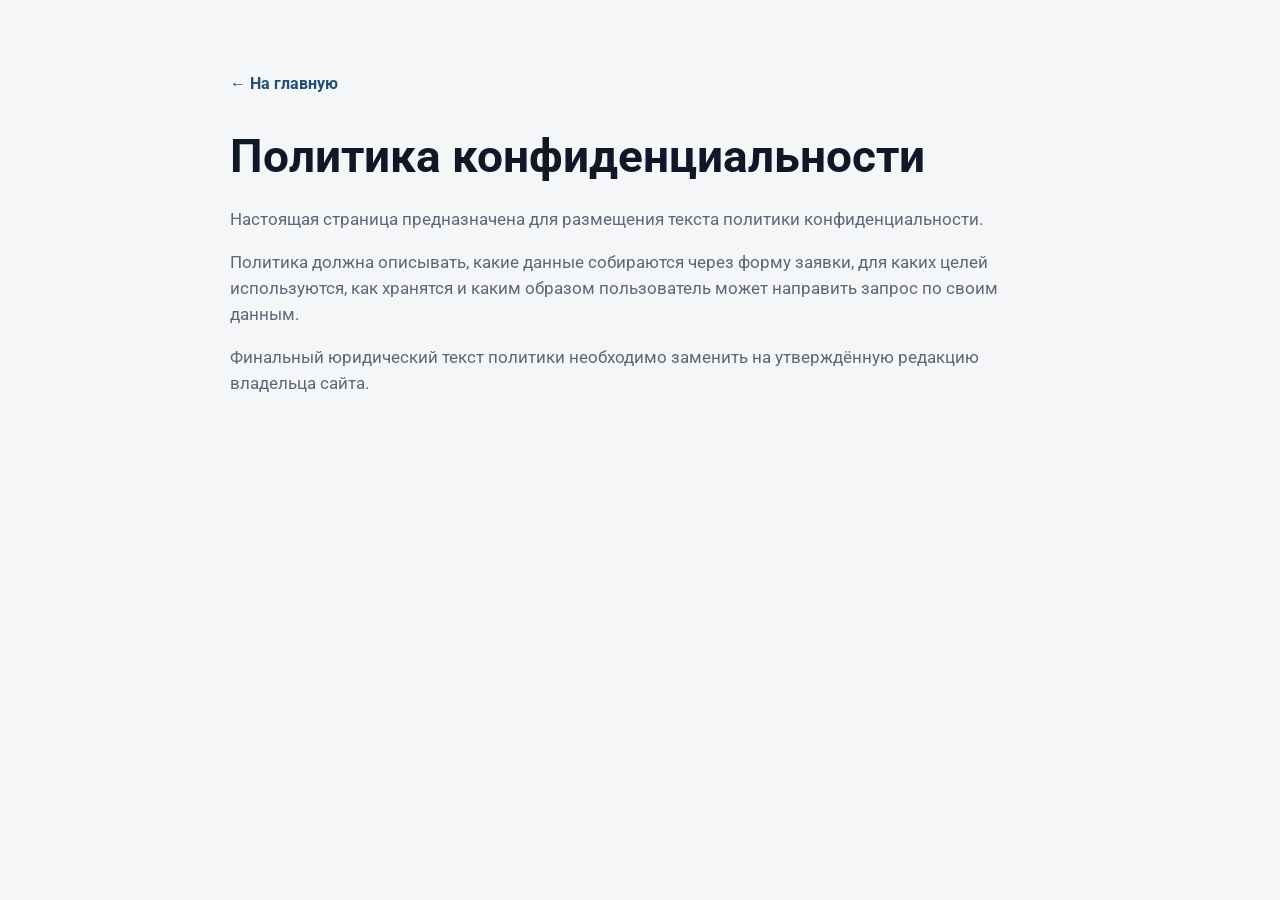
==== privacy-policy.html @ dd8d181f "first added" ====
<!DOCTYPE html>
<html lang="ru">
<head>
  <meta charset="UTF-8" />
  <meta name="viewport" content="width=device-width, initial-scale=1.0" />
  <title>Политика конфиденциальности — ЦПИ</title>
  <link rel="stylesheet" href="./css/style.css">
  <link rel="stylesheet" href="./css/media.css">
</head>
<body>
  <main class="text-page">
    <div class="container text-page__inner">
      <a class="text-page__back" href="./index.html">← На главную</a>
      <h1>Политика конфиденциальности</h1>
      <p>
        Настоящая страница предназначена для размещения текста политики конфиденциальности.
      </p>
      <p>
        Политика должна описывать, какие данные собираются через форму заявки, для каких целей используются,
        как хранятся и каким образом пользователь может направить запрос по своим данным.
      </p>
      <p>
        Финальный юридический текст политики необходимо заменить на утверждённую редакцию владельца сайта.
      </p>
    </div>
  </main>
</body>
</html>
---- css/style.css ----
@import url("https://fonts.googleapis.com/css2?family=Roboto:wght@400;500;700;900&display=swap");

:root {
    --bg: #f5f6f8;
    --paper: #ffffff;
    --text: #101828;
    --muted: #5f6877;
    --line: #d9dee7;
    --dark: #0f172a;
    --blue: #1f4e79;
    --blue-dark: #163a5b;
    --soft: #eef1f5;
    --green: #3b6256;
}

* {
    box-sizing: border-box;
    margin: 0;
    padding: 0;
}

html {
    scroll-behavior: smooth;
    scroll-padding-top: 72px;
}

body {
    font-family: "Roboto", Arial, Helvetica, sans-serif;
    background: var(--bg);
    color: var(--text);
    line-height: 1.55;
}

body.is-locked {
    overflow: hidden;
}

a {
    color: inherit;
    text-decoration: none;
}

img {
    display: block;
    width: 100%;
    height: 100%;
    object-fit: cover;
}

.container {
    width: min(1160px, calc(100% - 40px));
    margin: 0 auto;
}

.header {
    position: fixed;
    top: 0;
    left: 0;
    width: 100%;
    z-index: 20;
    background: rgba(245, 246, 248, 0.92);
    backdrop-filter: blur(14px);
    border-bottom: 1px solid var(--line);
}

main {
    padding-top: 72px;
}

.header__inner {
    min-height: 72px;
    display: flex;
    align-items: center;
    justify-content: space-between;
    gap: 24px;
}

.logo {
    position: relative;
    z-index: 31;
    display: flex;
    align-items: center;
    gap: 12px;
    font-weight: 700;
    letter-spacing: 0;
}

.logo__mark {
    flex: 0 0 68px;
    width: 200px;
    object-fit: contain;
    border-radius: 0;
}

.nav {
    display: flex;
    align-items: center;
    gap: 28px;
    color: var(--muted);
    font-size: 15px;
}

.nav a:hover {
    color: var(--text);
}

.nav__button {
    min-height: 38px;
    padding: 0 16px;
    border: 0;
    border-radius: 7px;
    background: var(--blue);
    color: #fff;
    font: inherit;
    font-weight: 700;
    cursor: pointer;
    transition: 0.2s ease;
}

.nav__button:hover {
    background: var(--blue-dark);
}

.menu-toggle {
    display: none;
    position: relative;
    z-index: 31;
    width: 46px;
    height: 46px;
    border: 0;
    background: transparent;
    cursor: pointer;
}

.menu-toggle span {
    position: absolute;
    left: 8px;
    width: 30px;
    height: 3px;
    border-radius: 999px;
    background: var(--text);
    transition: transform 0.25s ease, opacity 0.2s ease, top 0.25s ease;
}

.menu-toggle span:nth-child(1) {
    top: 13px;
}

.menu-toggle span:nth-child(2) {
    top: 22px;
}

.menu-toggle span:nth-child(3) {
    top: 31px;
}

.menu-toggle.is-open span:nth-child(1) {
    top: 22px;
    transform: rotate(45deg);
}

.menu-toggle.is-open span:nth-child(2) {
    opacity: 0;
}

.menu-toggle.is-open span:nth-child(3) {
    top: 22px;
    transform: rotate(-45deg);
}

.button {
    display: inline-flex;
    align-items: center;
    justify-content: center;
    min-height: 48px;
    padding: 0 24px;
    border: 0;
    border-radius: 7px;
    background: var(--blue);
    color: #fff;
    font-size: 15px;
    font-weight: 700;
    cursor: pointer;
    transition: 0.2s ease;
}

.button:hover {
    background: var(--blue-dark);
}

.button--secondary {
    background: #fff;
    color: var(--text);
    border: 1px solid var(--line);
}

.button--secondary:hover {
    background: var(--soft);
}

.button--compact {
    min-width: 180px;
}

.hero {
    min-height: calc(100vh - 72px);
    display: grid;
    align-items: stretch;
    border-bottom: 1px solid var(--line);
    background:
        linear-gradient(90deg, rgba(15, 23, 42, 0.92) 0%, rgba(15, 23, 42, 0.74) 45%, rgba(15, 23, 42, 0.38) 100%),
        url("../image/headerPhoto.jpg") center / cover no-repeat;
    color: #fff;
}

.hero__grid {
    width: min(1160px, calc(100% - 40px));
    margin: 0 auto;
    display: grid;
    grid-template-columns: 1fr;
    min-height: calc(100vh - 72px);
}

.hero__content {
    display: flex;
    flex-direction: column;
    justify-content: center;
    padding: 80px 0;
}

.hero h1 {
    max-width: 1120px;
    font-size: clamp(34px, 4.2vw, 56px);
    line-height: 1.08;
    letter-spacing: 0;
    margin-bottom: 24px;
}

.hero__text {
    max-width: 760px;
    color: #d3d8e2;
    font-size: 19px;
    margin-bottom: 34px;
}

.hero__actions {
    display: flex;
    align-items: center;
    gap: 14px;
    flex-wrap: wrap;
}

.hero__facts {
    margin-top: 44px;
    display: grid;
    grid-template-columns: repeat(3, 1fr);
    gap: 18px;
    align-items: center;
    max-width: 100%;
    border-top: 1px solid rgba(255, 255, 255, 0.16);
    padding-top: 24px;
}

.hero__fact strong {
    display: block;
    font-size: 22px;
    margin-bottom: 4px;
}

.hero__fact {
    display: flex;
    gap: 16px;
    align-items: center;
}

.hero__fact i {
    flex: 0 0 44px;
    width: 44px;
    color: #d8e8f7;
    font-size: 32px;
    line-height: 1;
    text-align: center;
}

.hero__fact span {
    color: #aeb7c7;
    font-size: 14px;
}

.section {
    padding: 92px 0;
}

.section h2 {
    max-width: 790px;
    font-size: clamp(30px, 4vw, 48px);
    line-height: 1.1;
    letter-spacing: 0;
    margin-bottom: 22px;
}

.section__lead {
    max-width: 820px;
    color: var(--muted);
    font-size: 18px;
    margin-bottom: 42px;
}

.section__head {
    display: flex;
    align-items: flex-start;
    justify-content: space-between;
    gap: 32px;
}

.service {
    display: grid;
    grid-template-columns: minmax(0, 1fr) minmax(380px, 0.82fr);
    gap: 56px;
    align-items: stretch;
}

.service__text {
    display: grid;
    gap: 24px;
}

.service__lead {
    margin-bottom: 0;
}

.service__block {
    padding-top: 0;
}

.service__block p,
.service__block li {
    color: var(--muted);
    font-size: 16px;
}

.service__list {
    list-style: none;
    display: grid;
    gap: 14px;
    padding-bottom: 24px;
    border-bottom: 1px solid var(--line);
}

.service__list li {
    display: flex;
    align-items: flex-start;
    gap: 12px;
}

.service__list i {
    flex: 0 0 22px;
    display: grid;
    place-items: center;
    width: 22px;
    height: 22px;
    margin-top: 1px;
    border-radius: 6px;
    background: var(--blue);
    color: #fff;
    font-size: 11px;
}

.service__summary {
    margin-top: 22px;
    padding: 18px 20px;
    border: 1px solid var(--line);
    border-radius: 8px;
    background: #eef1f5;
    color: var(--text);
    font-weight: 600;
}

.service__image {
    height: 100%;
    min-height: 100%;
    border-radius: 8px;
    overflow: hidden;
    border: 1px solid var(--line);
    background: var(--soft);
}

.service__image picture {
    display: block;
    width: 100%;
    height: 100%;
}

.benefits {
    background: #fff;
    border-top: 1px solid var(--line);
}

.benefits__grid {
    display: grid;
    grid-template-columns: repeat(3, 1fr);
    gap: 18px;
}

.benefits__actions {
    margin-top: 28px;
}

.benefit {
    min-height: 200px;
    padding: 22px;
    border: 1px solid var(--line);
    border-radius: 8px;
    background: #fbfcfe;
}

.benefit__number {
    display: inline-block;
    color: #9aa4b2;
    font-size: 28px;
    font-weight: 800;
    line-height: 1;
    margin-bottom: 16px;
}

.benefit h3 {
    font-size: 20px;
    line-height: 1.25;
    margin-bottom: 8px;
}

.benefit p {
    color: var(--muted);
    font-size: 15px;
}

.workflow {
    background: #fff;
    border-top: 1px solid var(--line);
    border-bottom: 1px solid var(--line);
}

.workflow__grid {
    display: grid;
    grid-template-columns: minmax(360px, 0.9fr) minmax(0, 1fr);
    gap: 52px;
    align-items: stretch;
}

.workflow__image {
    position: relative;
    height: clamp(460px, 42vw, 520px);
    min-height: 0;
    border-radius: 8px;
    overflow: hidden;
    border: 1px solid var(--line);
    background: var(--soft);
}

.workflow__image img {
    height: 100%;
    object-fit: cover;
}

.workflow__image picture {
    display: block;
    width: 100%;
    height: 100%;
}

.workflow__image::after {
    content: "";
    position: absolute;
    inset: 0;
    background: linear-gradient(180deg, rgba(15, 23, 42, 0.08), rgba(15, 23, 42, 0.28));
}

.workflow__content {
    display: flex;
    flex-direction: column;
    justify-content: center;
}

.steps {
    position: relative;
    display: grid;
    gap: 0;
}

.steps::before {
    content: "";
    position: absolute;
    left: 20px;
    top: 42px;
    bottom: 42px;
    width: 1px;
    background: var(--line);
}

.step {
    position: relative;
    display: grid;
    grid-template-columns: 42px 1fr;
    gap: 18px;
    padding: 16px 0;
}

.step__number {
    width: 42px;
    height: 42px;
    display: grid;
    place-items: center;
    border-radius: 50%;
    background: var(--dark);
    color: #fff;
    font-weight: 700;
    position: relative;
    z-index: 1;
}

.step__title {
    font-size: 18px;
    font-weight: 700;
    margin-bottom: 5px;
    letter-spacing: 0;
}

.step__text {
    color: var(--muted);
    font-size: 15px;
}

.workflow__summary {
    margin-top: 22px;
    padding-top: 22px;
    border-top: 1px solid var(--line);
    color: var(--text);
    font-size: 16px;
    font-weight: 600;
}

.request {
    background: var(--dark);
    color: #fff;
    padding: 92px 0;
}

.request__grid {
    display: grid;
    grid-template-columns: minmax(0, 0.92fr) minmax(360px, 0.78fr);
    gap: 56px;
    align-items: start;
}

.request h2 {
    max-width: 680px;
    font-size: clamp(30px, 4vw, 48px);
    line-height: 1.1;
    letter-spacing: 0;
    margin-bottom: 20px;
}

.request__text {
    color: #c8d0dd;
    font-size: 18px;
    max-width: 620px;
}

.contacts {
    margin-top: 38px;
    display: grid;
    gap: 18px;
    color: #c8d0dd;
    font-size: 16px;
    border-top: 1px solid rgba(255, 255, 255, 0.16);
    padding-top: 28px;
}

.contacts strong {
    display: block;
    color: #fff;
    margin-bottom: 4px;
}

.form {
    background: #fff;
    color: var(--text);
    border-radius: 8px;
    padding: 28px;
    animation: formFadeIn 0.45s ease both;
}

.form__title {
    font-size: 25px;
    line-height: 1.2;
    font-weight: 700;
    letter-spacing: 0;
    margin-bottom: 8px;
}

.form__text {
    color: var(--muted);
    font-size: 15px;
    margin-bottom: 18px;
}

.form__grid {
    display: grid;
    gap: 13px;
}

.field label {
    display: block;
    font-size: 14px;
    font-weight: 700;
    margin-bottom: 6px;
}

.field input {
    width: 100%;
    border: 1px solid var(--line);
    border-radius: 7px;
    padding: 12px 13px;
    font: inherit;
    color: var(--text);
    background: #fbfcfe;
    outline: none;
    transition: 0.2s ease;
}

.field__note {
    display: block;
    margin-top: 6px;
    color: var(--muted);
    font-size: 12px;
}

.file-upload {
    display: flex;
    align-items: center;
    gap: 12px;
    width: 100%;
    min-height: 46px;
    padding: 8px;
    border: 1px solid var(--line);
    border-radius: 7px;
    background: #fbfcfe;
    cursor: pointer;
    transition: 0.2s ease;
}

.file-upload input {
    position: absolute;
    width: 1px;
    height: 1px;
    opacity: 0;
    pointer-events: none;
}

.file-upload__button {
    flex: 0 0 auto;
    padding: 8px 12px;
    border-radius: 6px;
    background: var(--soft);
    color: var(--text);
    font-size: 13px;
    font-weight: 700;
}

.file-upload__name {
    min-width: 0;
    overflow: hidden;
    color: var(--muted);
    font-size: 13px;
    text-overflow: ellipsis;
    white-space: nowrap;
}

.file-upload.is-selected {
    border-color: #3b6256;
    background: #eef7f3;
    box-shadow: 0 0 0 4px rgba(59, 98, 86, 0.12);
}

.file-upload.is-selected .file-upload__button {
    background: #3b6256;
    color: #fff;
}

.file-upload.is-selected .file-upload__name {
    color: var(--text);
    font-weight: 600;
}

.field textarea {
    width: 100%;
    border: 1px solid var(--line);
    border-radius: 7px;
    padding: 12px 13px;
    font: inherit;
    color: var(--text);
    background: #fbfcfe;
    outline: none;
    min-height: 96px;
    max-height: 140px;
    resize: vertical;
}

.field--hidden {
    position: absolute;
    left: -9999px;
    width: 1px;
    height: 1px;
    overflow: hidden;
}

.field input:focus,
.field textarea:focus {
    border-color: var(--blue);
    background: #fff;
    box-shadow: 0 0 0 4px rgba(31, 78, 121, 0.12);
}

.checkbox {
    display: flex;
    align-items: flex-start;
    gap: 10px;
    color: var(--muted);
    font-size: 13px;
    line-height: 1.45;
}

.checkbox input {
    flex: 0 0 18px;
    width: 18px;
    height: 18px;
    margin-top: 1px;
    accent-color: var(--blue);
}

.checkbox a {
    color: var(--blue);
    font-weight: 700;
    text-underline-offset: 3px;
}

.form .button {
    width: 100%;
    margin-top: 4px;
}

.form .button:disabled {
    cursor: wait;
    opacity: 0.72;
}

.form__hint {
    margin-top: -2px;
    color: var(--muted);
    font-size: 13px;
}

.form__status {
    margin: 0;
    color: var(--green);
    font-size: 14px;
    font-weight: 700;
}

.form__status:empty {
    display: none;
}

.form__status:not(:empty) {
    display: block;
    margin-bottom: 2px;
}

.form__status[data-type="error"] {
    color: #b42318;
}

.modal {
    position: fixed;
    inset: 0;
    z-index: 50;
    display: flex;
    align-items: center;
    justify-content: center;
    padding: 24px;
    opacity: 0;
    visibility: hidden;
    pointer-events: none;
    transition: opacity 0.28s ease, visibility 0.28s ease;
}

.modal.is-open {
    opacity: 1;
    visibility: visible;
    pointer-events: auto;
}

.modal.is-open .form {
    animation: formModalIn 0.3s ease both;
}

.modal__overlay {
    position: absolute;
    inset: 0;
    background: rgba(11, 18, 32, 0.68);
    opacity: 0;
    transition: opacity 0.28s ease;
}

.modal.is-open .modal__overlay {
    opacity: 1;
}

.modal__dialog {
    position: relative;
    width: min(560px, 100%);
    max-height: calc(100vh - 48px);
    overflow: auto;
    box-shadow: 0 24px 70px rgba(0, 0, 0, 0.28);
}

.modal__close {
    position: absolute;
    top: 14px;
    right: 14px;
    z-index: 1;
    width: 36px;
    height: 36px;
    border: 1px solid var(--line);
    border-radius: 50%;
    background: #fff;
    color: var(--text);
    font-size: 24px;
    line-height: 1;
    cursor: pointer;
}

.footer {
    padding: 24px 0;
    background: #0b1220;
    color: #99a3b3;
    font-size: 14px;
}

.footer__inner {
    display: flex;
    justify-content: space-between;
    gap: 16px;
    flex-wrap: wrap;
}

.footer a {
    color: #c8d0dd;
    text-decoration: underline;
    text-underline-offset: 3px;
}

.footer a:hover {
    color: #fff;
}

.text-page {
    min-height: 100vh;
    padding: 72px 0;
    background: var(--bg);
}

.text-page__inner {
    max-width: 820px;
}

.text-page__back {
    display: inline-block;
    margin-bottom: 34px;
    color: var(--blue);
    font-weight: 700;
}

.text-page h1 {
    margin-bottom: 24px;
    font-size: clamp(30px, 4vw, 46px);
    line-height: 1.12;
}

.text-page p {
    margin-bottom: 16px;
    color: var(--muted);
    font-size: 17px;
}

@keyframes formFadeIn {
    from {
        opacity: 0;
        transform: translateY(12px);
    }

    to {
        opacity: 1;
        transform: translateY(0);
    }
}

@keyframes formModalIn {
    from {
        opacity: 0;
        transform: translateY(14px) scale(0.98);
    }

    to {
        opacity: 1;
        transform: translateY(0) scale(1);
    }
}
---- css/media.css ----
@media (max-width: 980px) {

    .service,
    .benefits__grid,
    .workflow__grid,
    .request__grid {
        grid-template-columns: 1fr;
    }

    .section__head {
        display: grid;
    }

    .hero__content {
        padding: 72px 0;
    }

    .service__image,
    .workflow__image {
        height: 380px;
    }

    .workflow__content {
        order: 2;
    }

    .benefits__actions {
        display: flex;
        justify-content: center;
    }

    .benefits__grid {
        grid-auto-rows: 1fr;
    }

    .benefit {
        min-height: 0;
        padding: 15px;
    }
}

@media (max-width: 850px) {
    .header {
        z-index: 40;
    }

    .logo {
        z-index: 31;
    }

    .menu-toggle {
        display: block;
    }

    .nav {
        position: fixed;
        top: 0;
        right: 0;
        bottom: auto;
        left: auto;
        z-index: 30;
        width: 100vw;
        height: 100vh;
        height: 100dvh;
        display: flex;
        flex-direction: column;
        align-items: center;
        justify-content: center;
        gap: 28px;
        padding: 96px 28px 48px;
        background: rgba(245, 246, 248, 0.98);
        color: var(--text);
        font-size: 24px;
        font-weight: 700;
        transform: translateX(100%);
        opacity: 0;
        visibility: hidden;
        transition: transform 0.34s ease, opacity 0.28s ease, visibility 0.28s ease;
    }

    .nav.is-open {
        transform: translateX(0);
        opacity: 1;
        visibility: visible;
    }

    .nav a {
        text-align: center;
    }

    .nav__button {
        min-height: 54px;
        margin-top: 8px;
        padding: 0 34px;
        font-size: 20px;
    }
}

@media (max-width: 680px) {
    html {
        scroll-padding-top: 66px;
    }

    main {
        padding-top: 66px;
    }

    .container {
        width: min(100% - 28px, 1160px);
    }

    .header__inner {
        min-height: 66px;
    }

    .hero__content {
        padding: 58px 0;
    }

    .hero__facts {
        grid-template-columns: 1fr;
    }

    .hero__actions .button {
        width: 100%;
    }

    .section,
    .request {
        padding: 68px 0;
    }

    .service__image,
    .workflow__image {
        height: 280px;
    }

    .step {
        grid-template-columns: 46px 1fr;
        gap: 14px;
    }

    .steps::before {
        left: 20px;
    }

    .form {
        padding: 22px;
    }

    .modal {
        padding: 12px;
    }

    .footer__inner {
        justify-content: center;
        text-align: center;
    }
    
}
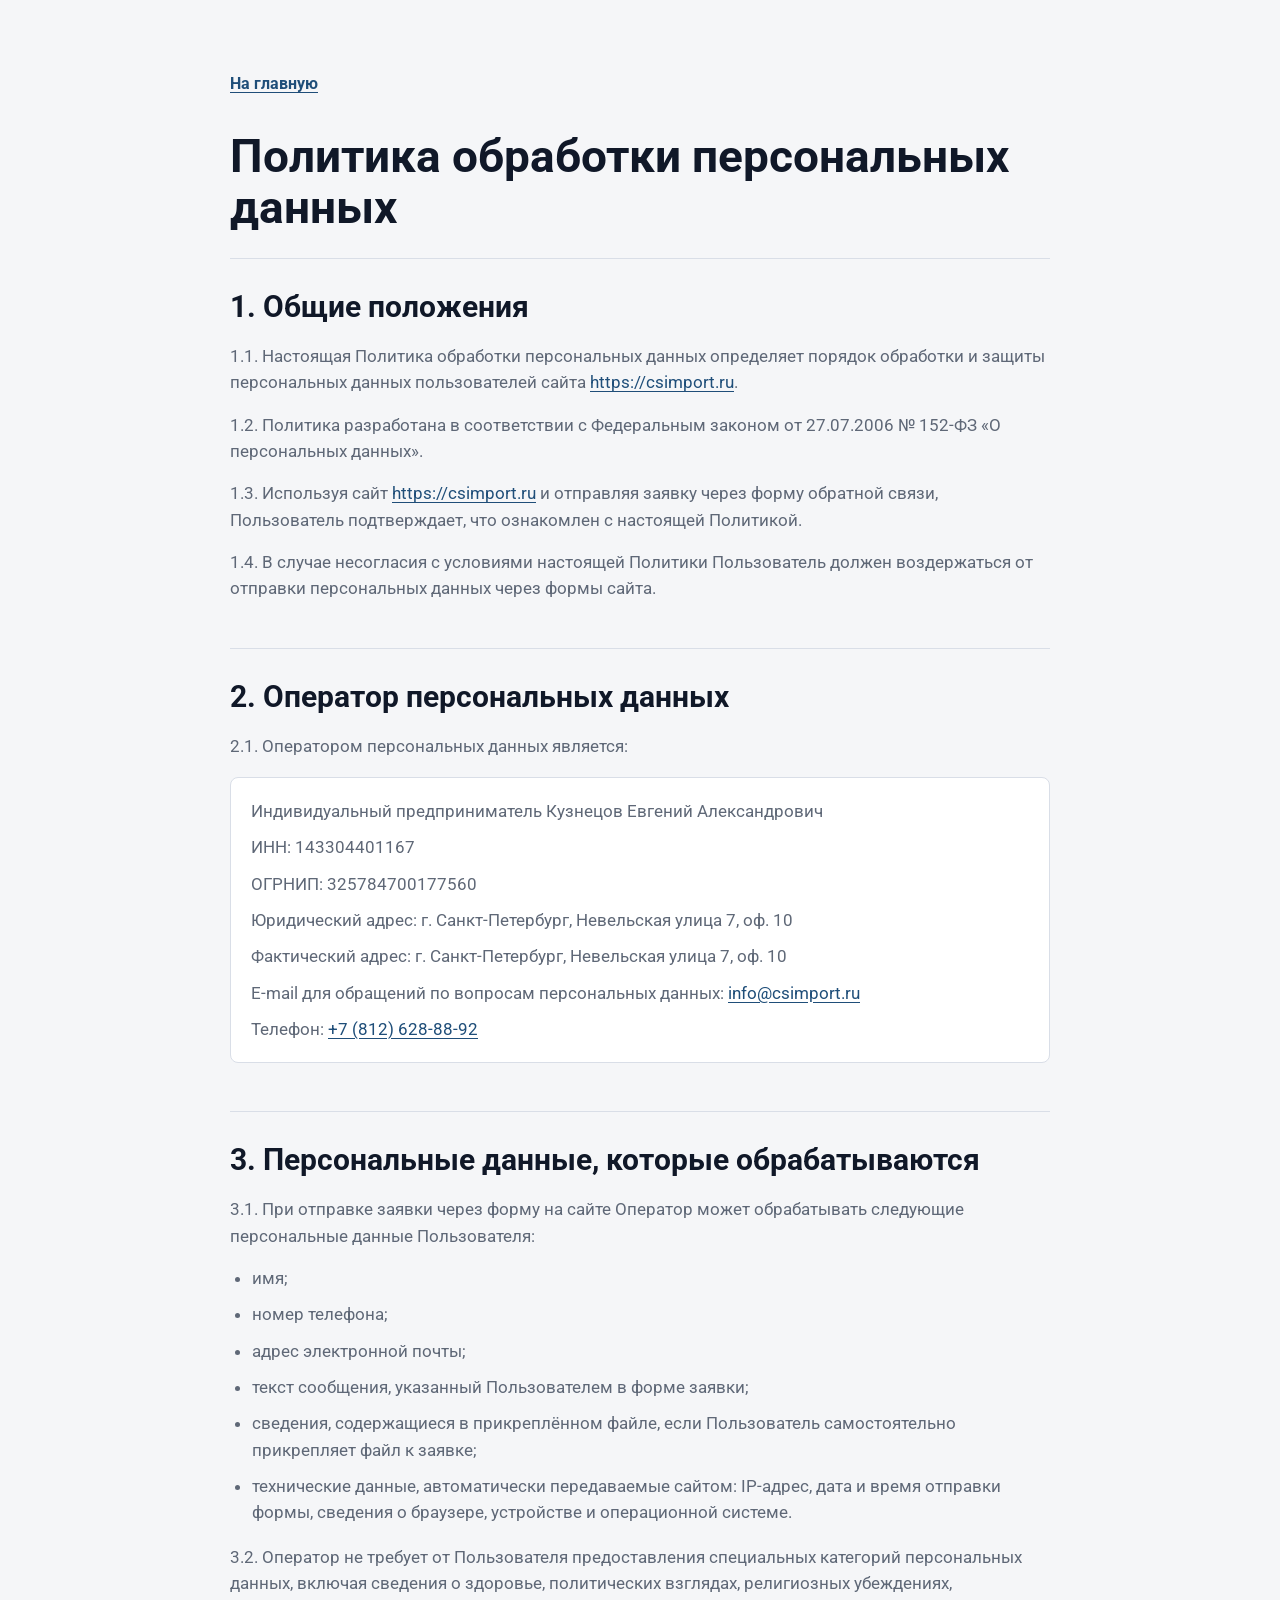
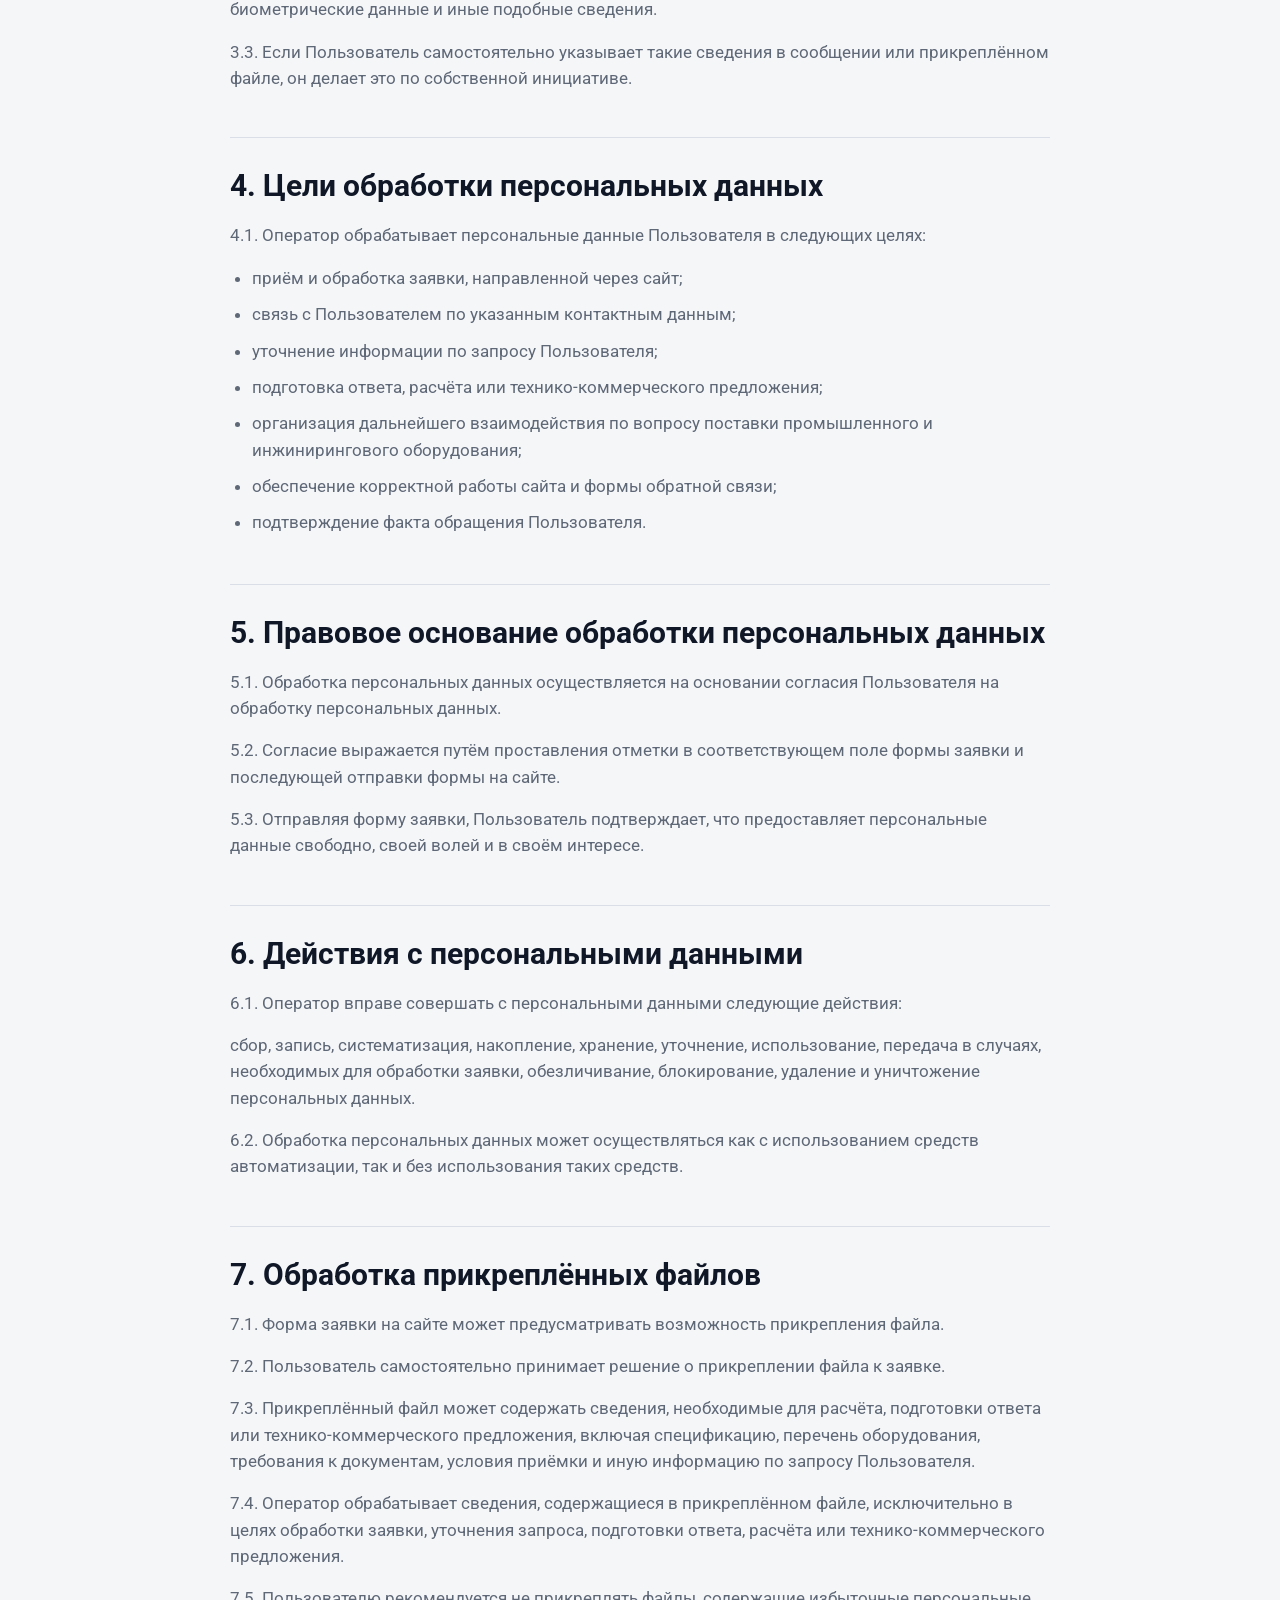
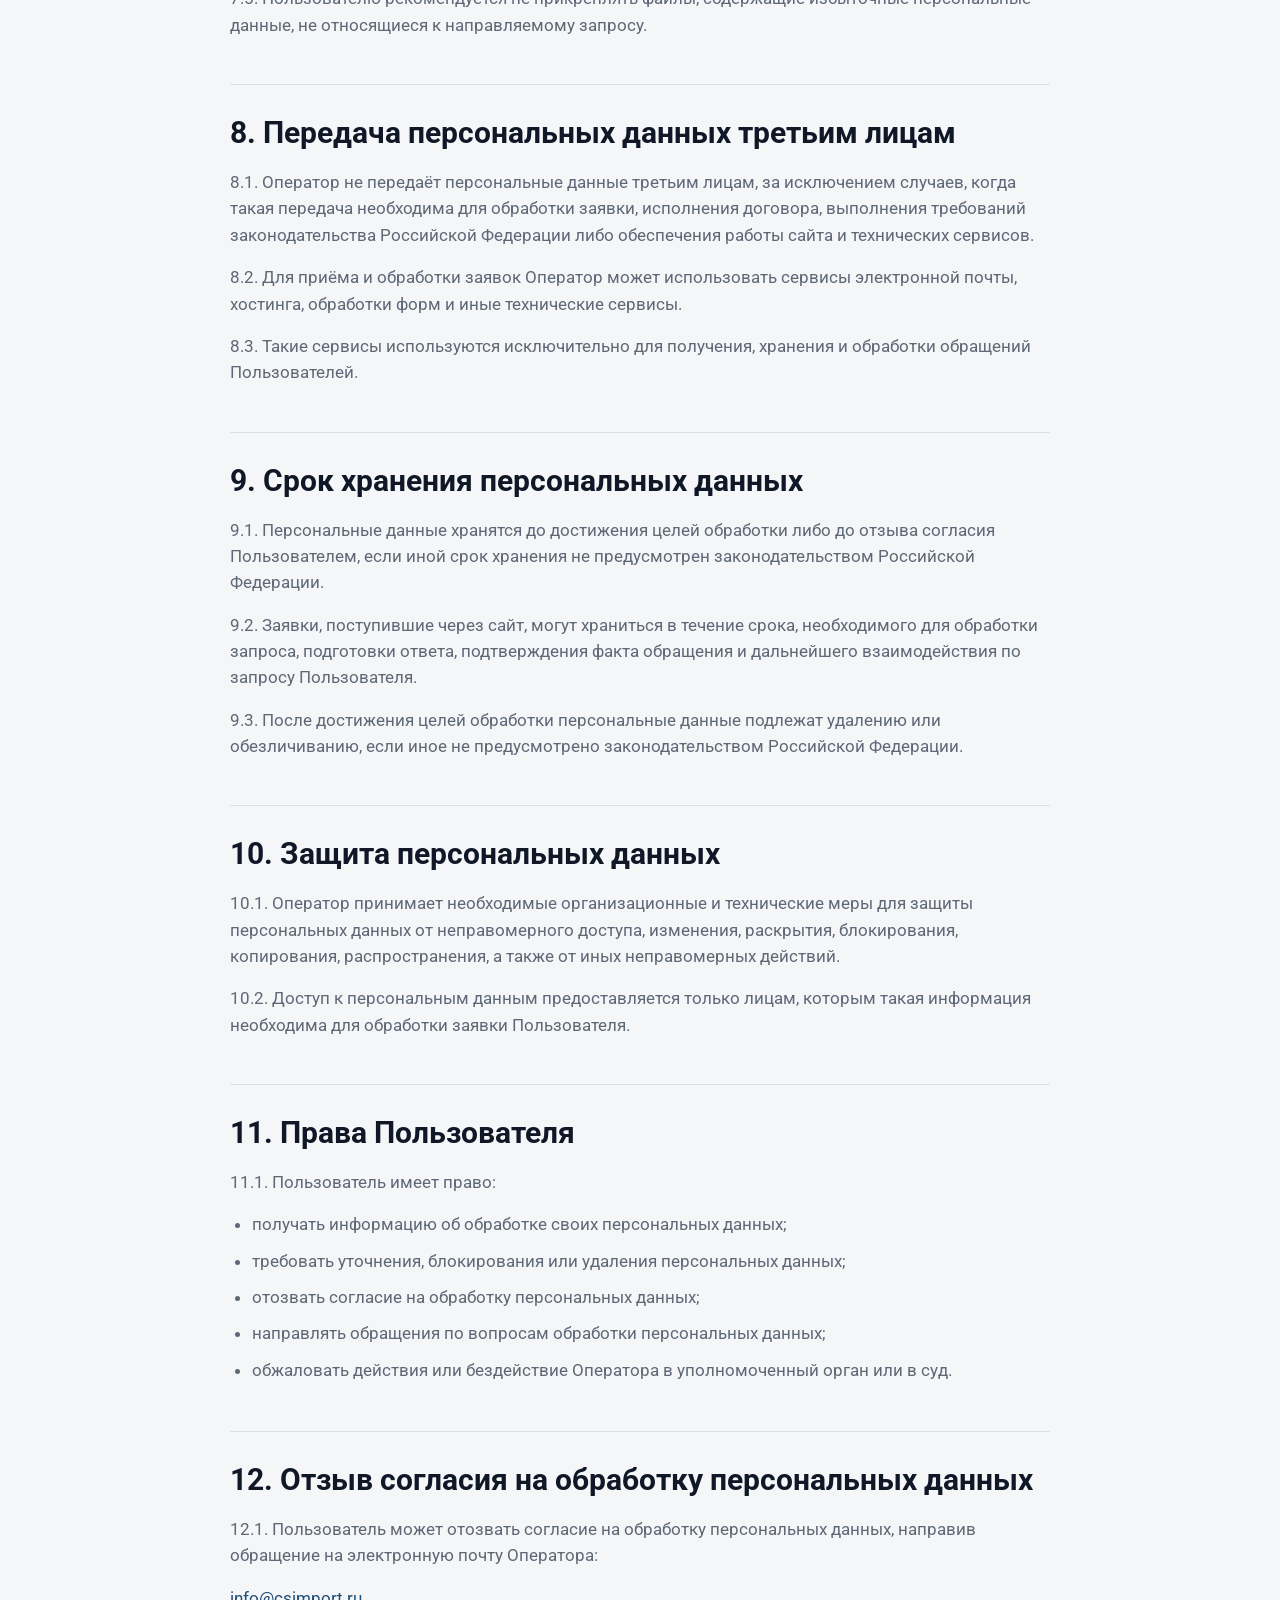
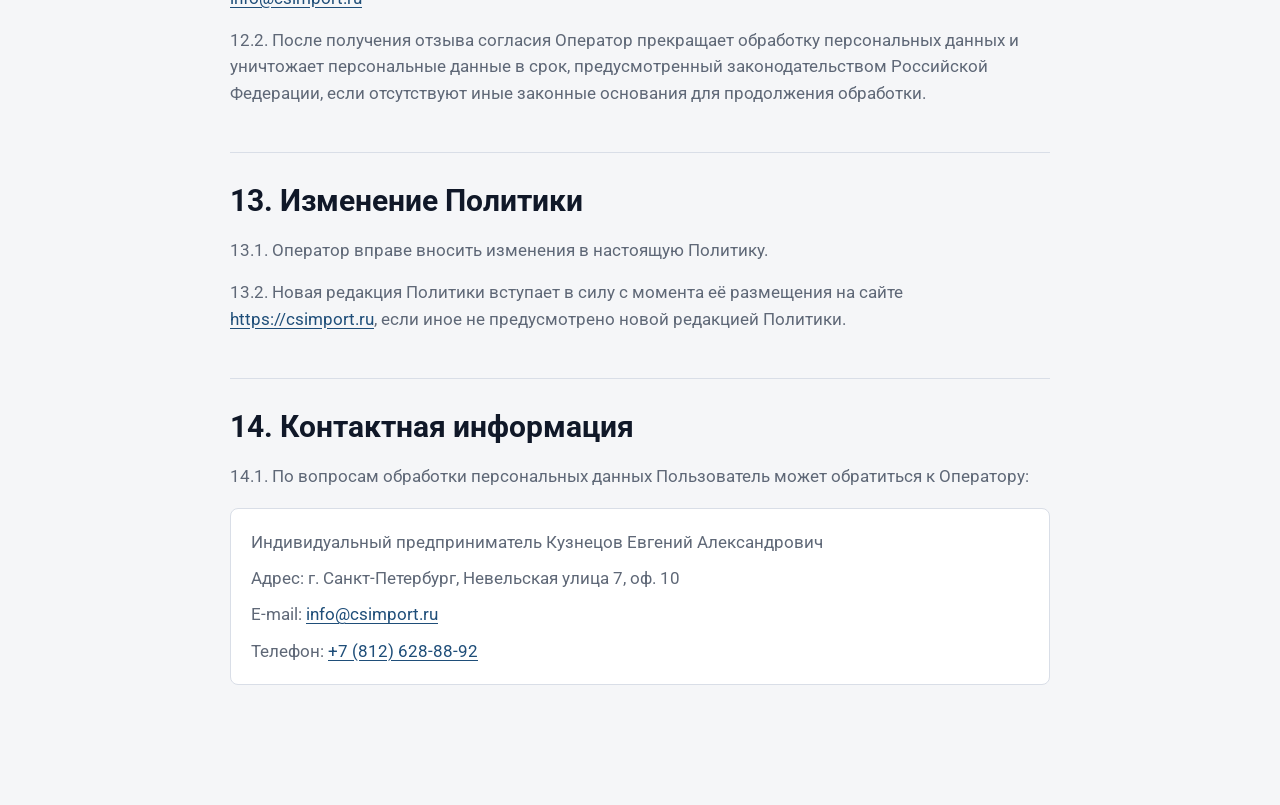
==== commit 2b0c4fae: "changed" ====
--- a/privacy-policy.html
+++ b/privacy-policy.html
@@ -3,25 +3,145 @@
 <head>
   <meta charset="UTF-8" />
   <meta name="viewport" content="width=device-width, initial-scale=1.0" />
-  <title>Политика конфиденциальности — ЦПИ</title>
+  <title>Политика обработки персональных данных — ЦПИ</title>
   <link rel="stylesheet" href="./css/style.css">
   <link rel="stylesheet" href="./css/media.css">
 </head>
 <body>
   <main class="text-page">
     <div class="container text-page__inner">
-      <a class="text-page__back" href="./index.html">← На главную</a>
-      <h1>Политика конфиденциальности</h1>
-      <p>
-        Настоящая страница предназначена для размещения текста политики конфиденциальности.
-      </p>
-      <p>
-        Политика должна описывать, какие данные собираются через форму заявки, для каких целей используются,
-        как хранятся и каким образом пользователь может направить запрос по своим данным.
-      </p>
-      <p>
-        Финальный юридический текст политики необходимо заменить на утверждённую редакцию владельца сайта.
-      </p>
+      <a class="text-page__back" href="./index.html">На главную</a>
+      <h1>Политика обработки персональных данных</h1>
+
+      <section class="text-section">
+        <h2>1. Общие положения</h2>
+        <p>1.1. Настоящая Политика обработки персональных данных определяет порядок обработки и защиты персональных данных пользователей сайта <a href="https://csimport.ru">https://csimport.ru</a>.</p>
+        <p>1.2. Политика разработана в соответствии с Федеральным законом от 27.07.2006 № 152-ФЗ «О персональных данных».</p>
+        <p>1.3. Используя сайт <a href="https://csimport.ru">https://csimport.ru</a> и отправляя заявку через форму обратной связи, Пользователь подтверждает, что ознакомлен с настоящей Политикой.</p>
+        <p>1.4. В случае несогласия с условиями настоящей Политики Пользователь должен воздержаться от отправки персональных данных через формы сайта.</p>
+      </section>
+
+      <section class="text-section">
+        <h2>2. Оператор персональных данных</h2>
+        <p>2.1. Оператором персональных данных является:</p>
+        <div class="text-details">
+          <p>Индивидуальный предприниматель Кузнецов Евгений Александрович</p>
+          <p>ИНН: 143304401167</p>
+          <p>ОГРНИП: 325784700177560</p>
+          <p>Юридический адрес: г. Санкт-Петербург, Невельская улица 7, оф. 10</p>
+          <p>Фактический адрес: г. Санкт-Петербург, Невельская улица 7, оф. 10</p>
+          <p>E-mail для обращений по вопросам персональных данных: <a href="mailto:info@csimport.ru">info@csimport.ru</a></p>
+          <p>Телефон: <a href="tel:+78126288892">+7 (812) 628-88-92</a></p>
+        </div>
+      </section>
+
+      <section class="text-section">
+        <h2>3. Персональные данные, которые обрабатываются</h2>
+        <p>3.1. При отправке заявки через форму на сайте Оператор может обрабатывать следующие персональные данные Пользователя:</p>
+        <ul>
+          <li>имя;</li>
+          <li>номер телефона;</li>
+          <li>адрес электронной почты;</li>
+          <li>текст сообщения, указанный Пользователем в форме заявки;</li>
+          <li>сведения, содержащиеся в прикреплённом файле, если Пользователь самостоятельно прикрепляет файл к заявке;</li>
+          <li>технические данные, автоматически передаваемые сайтом: IP-адрес, дата и время отправки формы, сведения о браузере, устройстве и операционной системе.</li>
+        </ul>
+        <p>3.2. Оператор не требует от Пользователя предоставления специальных категорий персональных данных, включая сведения о здоровье, политических взглядах, религиозных убеждениях, биометрические данные и иные подобные сведения.</p>
+        <p>3.3. Если Пользователь самостоятельно указывает такие сведения в сообщении или прикреплённом файле, он делает это по собственной инициативе.</p>
+      </section>
+
+      <section class="text-section">
+        <h2>4. Цели обработки персональных данных</h2>
+        <p>4.1. Оператор обрабатывает персональные данные Пользователя в следующих целях:</p>
+        <ul>
+          <li>приём и обработка заявки, направленной через сайт;</li>
+          <li>связь с Пользователем по указанным контактным данным;</li>
+          <li>уточнение информации по запросу Пользователя;</li>
+          <li>подготовка ответа, расчёта или технико-коммерческого предложения;</li>
+          <li>организация дальнейшего взаимодействия по вопросу поставки промышленного и инжинирингового оборудования;</li>
+          <li>обеспечение корректной работы сайта и формы обратной связи;</li>
+          <li>подтверждение факта обращения Пользователя.</li>
+        </ul>
+      </section>
+
+      <section class="text-section">
+        <h2>5. Правовое основание обработки персональных данных</h2>
+        <p>5.1. Обработка персональных данных осуществляется на основании согласия Пользователя на обработку персональных данных.</p>
+        <p>5.2. Согласие выражается путём проставления отметки в соответствующем поле формы заявки и последующей отправки формы на сайте.</p>
+        <p>5.3. Отправляя форму заявки, Пользователь подтверждает, что предоставляет персональные данные свободно, своей волей и в своём интересе.</p>
+      </section>
+
+      <section class="text-section">
+        <h2>6. Действия с персональными данными</h2>
+        <p>6.1. Оператор вправе совершать с персональными данными следующие действия:</p>
+        <p>сбор, запись, систематизация, накопление, хранение, уточнение, использование, передача в случаях, необходимых для обработки заявки, обезличивание, блокирование, удаление и уничтожение персональных данных.</p>
+        <p>6.2. Обработка персональных данных может осуществляться как с использованием средств автоматизации, так и без использования таких средств.</p>
+      </section>
+
+      <section class="text-section">
+        <h2>7. Обработка прикреплённых файлов</h2>
+        <p>7.1. Форма заявки на сайте может предусматривать возможность прикрепления файла.</p>
+        <p>7.2. Пользователь самостоятельно принимает решение о прикреплении файла к заявке.</p>
+        <p>7.3. Прикреплённый файл может содержать сведения, необходимые для расчёта, подготовки ответа или технико-коммерческого предложения, включая спецификацию, перечень оборудования, требования к документам, условия приёмки и иную информацию по запросу Пользователя.</p>
+        <p>7.4. Оператор обрабатывает сведения, содержащиеся в прикреплённом файле, исключительно в целях обработки заявки, уточнения запроса, подготовки ответа, расчёта или технико-коммерческого предложения.</p>
+        <p>7.5. Пользователю рекомендуется не прикреплять файлы, содержащие избыточные персональные данные, не относящиеся к направляемому запросу.</p>
+      </section>
+
+      <section class="text-section">
+        <h2>8. Передача персональных данных третьим лицам</h2>
+        <p>8.1. Оператор не передаёт персональные данные третьим лицам, за исключением случаев, когда такая передача необходима для обработки заявки, исполнения договора, выполнения требований законодательства Российской Федерации либо обеспечения работы сайта и технических сервисов.</p>
+        <p>8.2. Для приёма и обработки заявок Оператор может использовать сервисы электронной почты, хостинга, обработки форм и иные технические сервисы.</p>
+        <p>8.3. Такие сервисы используются исключительно для получения, хранения и обработки обращений Пользователей.</p>
+      </section>
+
+      <section class="text-section">
+        <h2>9. Срок хранения персональных данных</h2>
+        <p>9.1. Персональные данные хранятся до достижения целей обработки либо до отзыва согласия Пользователем, если иной срок хранения не предусмотрен законодательством Российской Федерации.</p>
+        <p>9.2. Заявки, поступившие через сайт, могут храниться в течение срока, необходимого для обработки запроса, подготовки ответа, подтверждения факта обращения и дальнейшего взаимодействия по запросу Пользователя.</p>
+        <p>9.3. После достижения целей обработки персональные данные подлежат удалению или обезличиванию, если иное не предусмотрено законодательством Российской Федерации.</p>
+      </section>
+
+      <section class="text-section">
+        <h2>10. Защита персональных данных</h2>
+        <p>10.1. Оператор принимает необходимые организационные и технические меры для защиты персональных данных от неправомерного доступа, изменения, раскрытия, блокирования, копирования, распространения, а также от иных неправомерных действий.</p>
+        <p>10.2. Доступ к персональным данным предоставляется только лицам, которым такая информация необходима для обработки заявки Пользователя.</p>
+      </section>
+
+      <section class="text-section">
+        <h2>11. Права Пользователя</h2>
+        <p>11.1. Пользователь имеет право:</p>
+        <ul>
+          <li>получать информацию об обработке своих персональных данных;</li>
+          <li>требовать уточнения, блокирования или удаления персональных данных;</li>
+          <li>отозвать согласие на обработку персональных данных;</li>
+          <li>направлять обращения по вопросам обработки персональных данных;</li>
+          <li>обжаловать действия или бездействие Оператора в уполномоченный орган или в суд.</li>
+        </ul>
+      </section>
+
+      <section class="text-section">
+        <h2>12. Отзыв согласия на обработку персональных данных</h2>
+        <p>12.1. Пользователь может отозвать согласие на обработку персональных данных, направив обращение на электронную почту Оператора:</p>
+        <p><a href="mailto:info@csimport.ru">info@csimport.ru</a></p>
+        <p>12.2. После получения отзыва согласия Оператор прекращает обработку персональных данных и уничтожает персональные данные в срок, предусмотренный законодательством Российской Федерации, если отсутствуют иные законные основания для продолжения обработки.</p>
+      </section>
+
+      <section class="text-section">
+        <h2>13. Изменение Политики</h2>
+        <p>13.1. Оператор вправе вносить изменения в настоящую Политику.</p>
+        <p>13.2. Новая редакция Политики вступает в силу с момента её размещения на сайте <a href="https://csimport.ru">https://csimport.ru</a>, если иное не предусмотрено новой редакцией Политики.</p>
+      </section>
+
+      <section class="text-section">
+        <h2>14. Контактная информация</h2>
+        <p>14.1. По вопросам обработки персональных данных Пользователь может обратиться к Оператору:</p>
+        <div class="text-details">
+          <p>Индивидуальный предприниматель Кузнецов Евгений Александрович</p>
+          <p>Адрес: г. Санкт-Петербург, Невельская улица 7, оф. 10</p>
+          <p>E-mail: <a href="mailto:info@csimport.ru">info@csimport.ru</a></p>
+          <p>Телефон: <a href="tel:+78126288892">+7 (812) 628-88-92</a></p>
+        </div>
+      </section>
     </div>
   </main>
 </body>
--- a/css/style.css
+++ b/css/style.css
@@ -87,7 +87,7 @@
 
 .logo__mark {
     flex: 0 0 68px;
-    width: 200px;
+    width: 225px;
     object-fit: contain;
     border-radius: 0;
 }
@@ -636,11 +636,10 @@
 }
 
 .file-upload {
-    display: flex;
-    align-items: center;
-    gap: 12px;
+    display: grid;
+    gap: 8px;
     width: 100%;
-    min-height: 46px;
+    min-height: 62px;
     padding: 8px;
     border: 1px solid var(--line);
     border-radius: 7px;
@@ -649,6 +648,14 @@
     transition: 0.2s ease;
 }
 
+.file-upload__top {
+    display: flex;
+    align-items: center;
+    justify-content: space-between;
+    gap: 12px;
+    min-width: 0;
+}
+
 .file-upload input {
     position: absolute;
     width: 1px;
@@ -668,12 +675,31 @@
 }
 
 .file-upload__name {
+    display: block;
     min-width: 0;
+    max-width: 100%;
     overflow: hidden;
     color: var(--muted);
     font-size: 13px;
     text-overflow: ellipsis;
     white-space: nowrap;
+}
+
+.file-upload__clear {
+    display: none;
+    flex: 0 0 18px;
+    width: 18px;
+    height: 18px;
+    place-items: center;
+    border: 0;
+    background: transparent;
+    color: #3b6256;
+    cursor: pointer;
+    font-size: 16px;
+}
+
+.file-upload__clear:hover {
+    color: #3b6256;
 }
 
 .file-upload.is-selected {
@@ -690,6 +716,10 @@
 .file-upload.is-selected .file-upload__name {
     color: var(--text);
     font-weight: 600;
+}
+
+.file-upload.is-selected .file-upload__clear {
+    display: grid;
 }
 
 .field textarea {
@@ -848,13 +878,23 @@
 }
 
 .footer__inner {
-    display: flex;
-    justify-content: space-between;
+    display: grid;
+    grid-template-columns: 1fr auto;
+    align-items: center;
     gap: 16px;
-    flex-wrap: wrap;
+}
+
+.footer__copy {
+    display: grid;
+    gap: 4px;
+}
+
+.footer__tagline {
+    color: #7f8998;
 }
 
 .footer a {
+    justify-self: end;
     color: #c8d0dd;
     text-decoration: underline;
     text-underline-offset: 3px;
@@ -893,6 +933,49 @@
     font-size: 17px;
 }
 
+.text-page a {
+    color: var(--blue);
+    text-decoration: underline;
+    text-underline-offset: 3px;
+}
+
+.text-section {
+    padding: 30px 0;
+    border-top: 1px solid var(--line);
+}
+
+.text-section h2 {
+    margin-bottom: 18px;
+    color: var(--text);
+    font-size: clamp(22px, 3vw, 30px);
+    line-height: 1.2;
+}
+
+.text-section ul {
+    display: grid;
+    gap: 10px;
+    margin: 0 0 18px;
+    padding-left: 22px;
+    color: var(--muted);
+    font-size: 17px;
+}
+
+.text-details {
+    margin: 18px 0;
+    padding: 20px;
+    border: 1px solid var(--line);
+    border-radius: 8px;
+    background: #fff;
+}
+
+.text-details p {
+    margin-bottom: 10px;
+}
+
+.text-details p:last-child {
+    margin-bottom: 0;
+}
+
 @keyframes formFadeIn {
     from {
         opacity: 0;
--- a/css/media.css
+++ b/css/media.css
@@ -46,6 +46,9 @@
 
     .logo {
         z-index: 31;
+    }
+    .logo__mark {
+        width: 190px;
     }
 
     .menu-toggle {
@@ -153,8 +156,88 @@
     }
 
     .footer__inner {
-        justify-content: center;
+        grid-template-columns: 1fr;
+        justify-items: center;
+        text-align: center;
+    }
+
+    .footer a,
+    .footer__copy,
+    .footer__tagline {
+        justify-self: center;
+    }
+
+    .footer__copy {
         text-align: center;
     }
     
 }
+
+@media (max-width: 400px) {
+    .modal {
+        padding: 8px;
+    }
+
+    .modal__dialog {
+        max-height: calc(100dvh - 16px);
+    }
+
+    .form {
+        padding: 16px;
+    }
+
+    .form__title {
+        font-size: 21px;
+    }
+
+    .form__text {
+        margin-bottom: 12px;
+        font-size: 13px;
+    }
+
+    .form__grid {
+        gap: 10px;
+    }
+
+    .field label {
+        font-size: 13px;
+    }
+
+    .field input,
+    .field textarea {
+        padding: 10px 11px;
+        font-size: 14px;
+    }
+
+    .field textarea {
+        min-height: 72px;
+        max-height: 96px;
+    }
+
+    .file-upload {
+        gap: 8px;
+        padding: 8px;
+    }
+
+    .file-upload__top {
+        gap: 8px;
+    }
+
+    .file-upload__button {
+        text-align: center;
+    }
+
+    .file-upload__name {
+        white-space: nowrap;
+    }
+
+    .checkbox {
+        gap: 8px;
+        font-size: 11px;
+    }
+
+    .form__hint,
+    .field__note {
+        font-size: 11px;
+    }
+}
